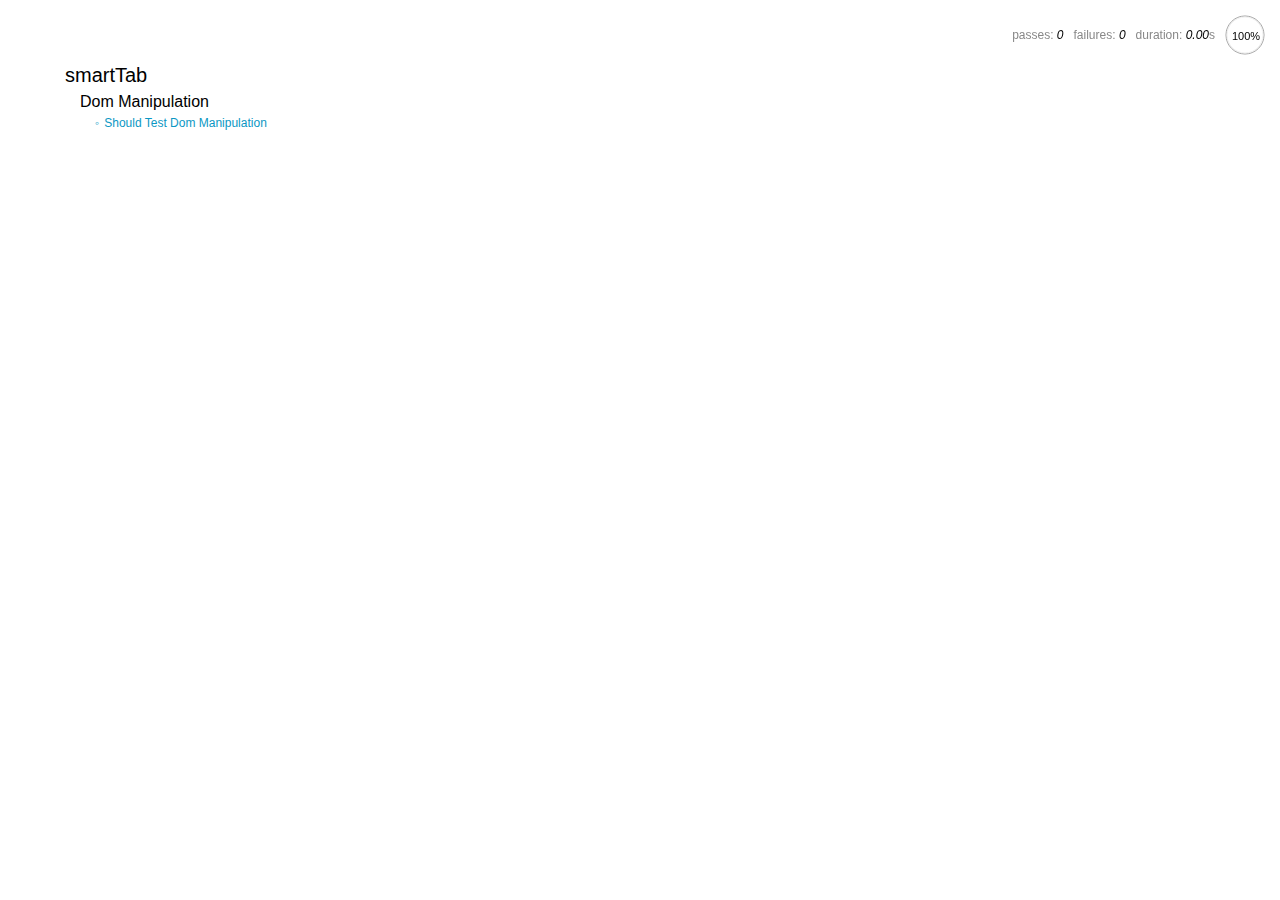
==== test/client/runner.html @ 03fe7872 "Initial Commit" ====
<html>
    <head>
        <title>smartTabs Unit Testing</title>
        <meta http-equiv="Content-Type" content="text/html; charset=UTF-8">
        <link rel="stylesheet" href="vendors/mocha/mocha.css" />   
    </head>


    <body>
        <div id="mocha"></div>


        <script type="text/javascript" src="vendors/mocha/mocha.js"></script>
        <script type="text/javascript" src="vendors/chai/chai.js"></script>
        <script type="text/javascript">
            mocha.setup('bdd');
            chai.should();
        </script>
        <script type="text/javascript" src="../../client/vendors/jquery/jquery-1.10.2.js"></script>
        <script type="text/javascript" src="../../client/js/jquery.smartTabs.js"></script>
        <script type="text/javascript" src="js/spec-smartTabs.js"></script>
        <script type="text/javascript">
            mocha.run();
        </script>



    </body>
</html>
---- test/client/vendors/mocha/mocha.css ----
@charset "utf-8";

body {
  margin:0;
}

#mocha {
  font: 20px/1.5 "Helvetica Neue", Helvetica, Arial, sans-serif;
  margin: 60px 50px;
}

#mocha ul, #mocha li {
  margin: 0;
  padding: 0;
}

#mocha ul {
  list-style: none;
}

#mocha h1, #mocha h2 {
  margin: 0;
}

#mocha h1 {
  margin-top: 15px;
  font-size: 1em;
  font-weight: 200;
}

#mocha h1 a {
  text-decoration: none;
  color: inherit;
}

#mocha h1 a:hover {
  text-decoration: underline;
}

#mocha .suite .suite h1 {
  margin-top: 0;
  font-size: .8em;
}

#mocha .hidden {
  display: none;
}

#mocha h2 {
  font-size: 12px;
  font-weight: normal;
  cursor: pointer;
}

#mocha .suite {
  margin-left: 15px;
}

#mocha .test {
  margin-left: 15px;
  overflow: hidden;
}

#mocha .test.pending:hover h2::after {
  content: '(pending)';
  font-family: arial, sans-serif;
}

#mocha .test.pass.medium .duration {
  background: #C09853;
}

#mocha .test.pass.slow .duration {
  background: #B94A48;
}

#mocha .test.pass::before {
  content: '✓';
  font-size: 12px;
  display: block;
  float: left;
  margin-right: 5px;
  color: #00d6b2;
}

#mocha .test.pass .duration {
  font-size: 9px;
  margin-left: 5px;
  padding: 2px 5px;
  color: white;
  -webkit-box-shadow: inset 0 1px 1px rgba(0,0,0,.2);
  -moz-box-shadow: inset 0 1px 1px rgba(0,0,0,.2);
  box-shadow: inset 0 1px 1px rgba(0,0,0,.2);
  -webkit-border-radius: 5px;
  -moz-border-radius: 5px;
  -ms-border-radius: 5px;
  -o-border-radius: 5px;
  border-radius: 5px;
}

#mocha .test.pass.fast .duration {
  display: none;
}

#mocha .test.pending {
  color: #0b97c4;
}

#mocha .test.pending::before {
  content: '◦';
  color: #0b97c4;
}

#mocha .test.fail {
  color: #c00;
}

#mocha .test.fail pre {
  color: black;
}

#mocha .test.fail::before {
  content: '✖';
  font-size: 12px;
  display: block;
  float: left;
  margin-right: 5px;
  color: #c00;
}

#mocha .test pre.error {
  color: #c00;
  max-height: 300px;
  overflow: auto;
}

#mocha .test pre {
  display: block;
  float: left;
  clear: left;
  font: 12px/1.5 monaco, monospace;
  margin: 5px;
  padding: 15px;
  border: 1px solid #eee;
  border-bottom-color: #ddd;
  -webkit-border-radius: 3px;
  -webkit-box-shadow: 0 1px 3px #eee;
  -moz-border-radius: 3px;
  -moz-box-shadow: 0 1px 3px #eee;
  border-radius: 3px;
}

#mocha .test h2 {
  position: relative;
}

#mocha .test a.replay {
  position: absolute;
  top: 3px;
  right: 0;
  text-decoration: none;
  vertical-align: middle;
  display: block;
  width: 15px;
  height: 15px;
  line-height: 15px;
  text-align: center;
  background: #eee;
  font-size: 15px;
  -moz-border-radius: 15px;
  border-radius: 15px;
  -webkit-transition: opacity 200ms;
  -moz-transition: opacity 200ms;
  transition: opacity 200ms;
  opacity: 0.3;
  color: #888;
}

#mocha .test:hover a.replay {
  opacity: 1;
}

#mocha-report.pass .test.fail {
  display: none;
}

#mocha-report.fail .test.pass {
  display: none;
}

#mocha-report.pending .test.pass,
#mocha-report.pending .test.fail {
  display: none;
}
#mocha-report.pending .test.pass.pending {
  display: block;
}

#mocha-error {
  color: #c00;
  font-size: 1.5em;
  font-weight: 100;
  letter-spacing: 1px;
}

#mocha-stats {
  position: fixed;
  top: 15px;
  right: 10px;
  font-size: 12px;
  margin: 0;
  color: #888;
  z-index: 1;
}

#mocha-stats .progress {
  float: right;
  padding-top: 0;
}

#mocha-stats em {
  color: black;
}

#mocha-stats a {
  text-decoration: none;
  color: inherit;
}

#mocha-stats a:hover {
  border-bottom: 1px solid #eee;
}

#mocha-stats li {
  display: inline-block;
  margin: 0 5px;
  list-style: none;
  padding-top: 11px;
}

#mocha-stats canvas {
  width: 40px;
  height: 40px;
}

#mocha code .comment { color: #ddd }
#mocha code .init { color: #2F6FAD }
#mocha code .string { color: #5890AD }
#mocha code .keyword { color: #8A6343 }
#mocha code .number { color: #2F6FAD }

@media screen and (max-device-width: 480px) {
  #mocha  {
    margin: 60px 0px;
  }

  #mocha #stats {
    position: absolute;
  }
}
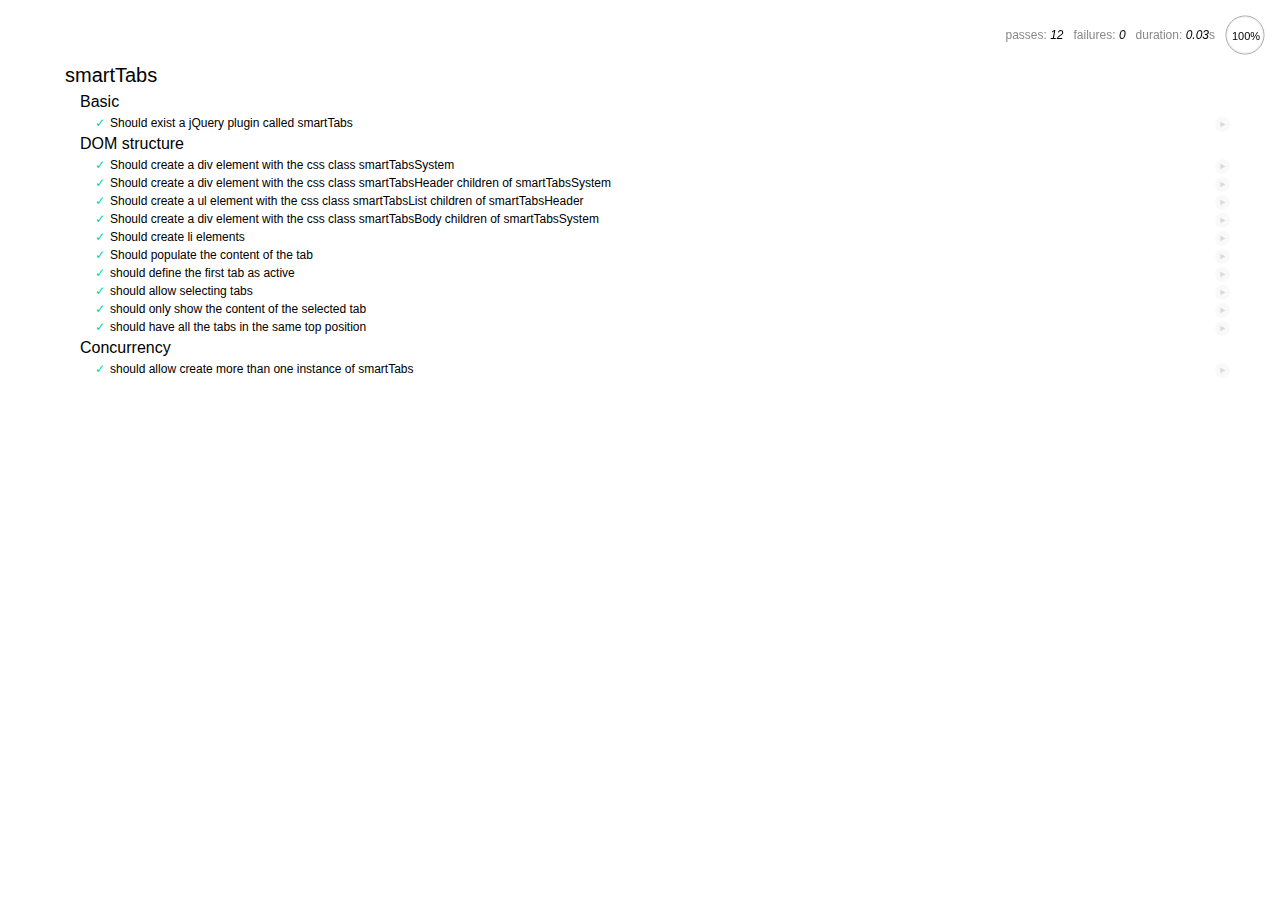
==== commit 97c6aa54: "Force all the tabs title to be in the same line, even the hidden ones" ====
--- a/test/client/runner.html
+++ b/test/client/runner.html
@@ -2,7 +2,8 @@
     <head>
         <title>smartTabs Unit Testing</title>
         <meta http-equiv="Content-Type" content="text/html; charset=UTF-8">
-        <link rel="stylesheet" href="vendors/mocha/mocha.css" />   
+        <link rel="stylesheet" href="vendors/mocha/mocha.css" />
+        <link rel="stylesheet" type="text/css" href="../../client/style/jquery.smartTabs.css">   
     </head>
 
 
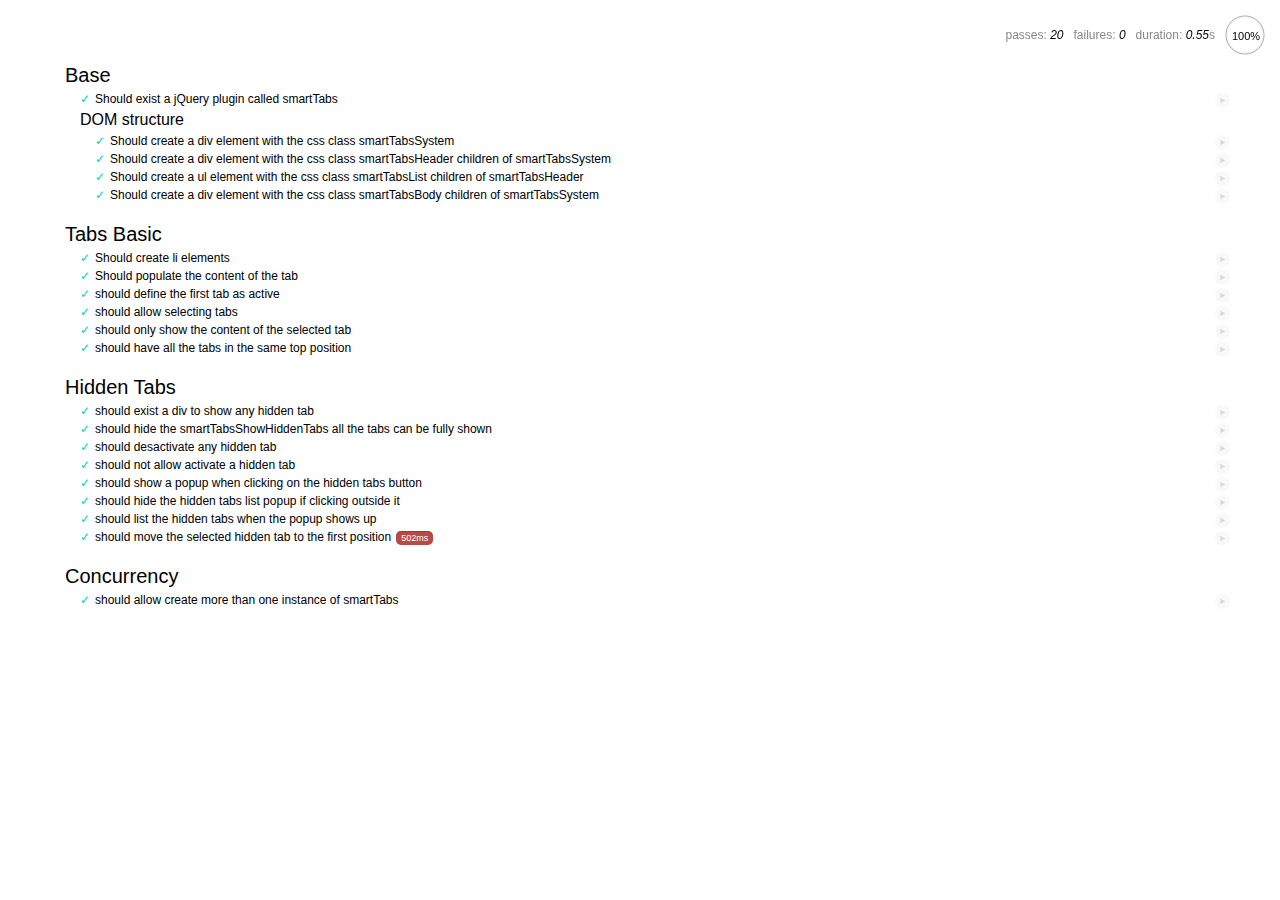
==== commit 777da850: "Spreading the specs in several files to ease the reading avoiding a single long file" ====
--- a/test/client/runner.html
+++ b/test/client/runner.html
@@ -19,7 +19,13 @@
         </script>
         <script type="text/javascript" src="../../client/vendors/jquery/jquery-1.10.2.js"></script>
         <script type="text/javascript" src="../../client/js/jquery.smartTabs.js"></script>
+
         <script type="text/javascript" src="js/spec-smartTabs.js"></script>
+        <script type="text/javascript" src="js/spec-base.js"></script>
+        <script type="text/javascript" src="js/spec-tabs-basic.js"></script>
+        <script type="text/javascript" src="js/spec-hidden-tabs.js"></script>
+        <script type="text/javascript" src="js/spec-concurrency.js"></script>
+
         <script type="text/javascript">
             mocha.run();
         </script>
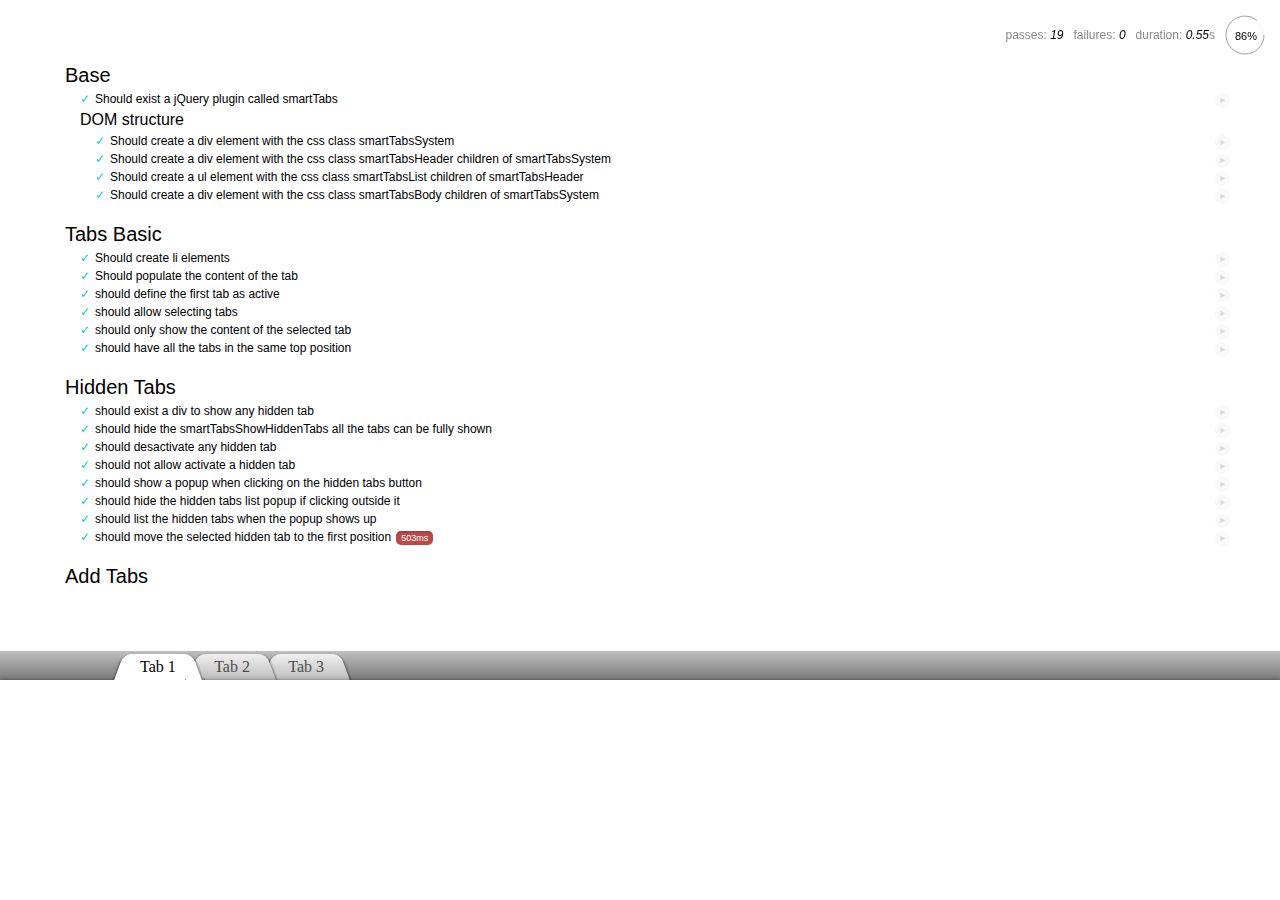
==== commit b5428820: "Now it is possible adding a new tab: $('#myTab').smartTabs('addTab', { title: 'New', templateId: 'te" ====
--- a/test/client/runner.html
+++ b/test/client/runner.html
@@ -24,6 +24,7 @@
         <script type="text/javascript" src="js/spec-base.js"></script>
         <script type="text/javascript" src="js/spec-tabs-basic.js"></script>
         <script type="text/javascript" src="js/spec-hidden-tabs.js"></script>
+        <script type="text/javascript" src="js/spec-add-tabs.js"></script>
         <script type="text/javascript" src="js/spec-concurrency.js"></script>
 
         <script type="text/javascript">
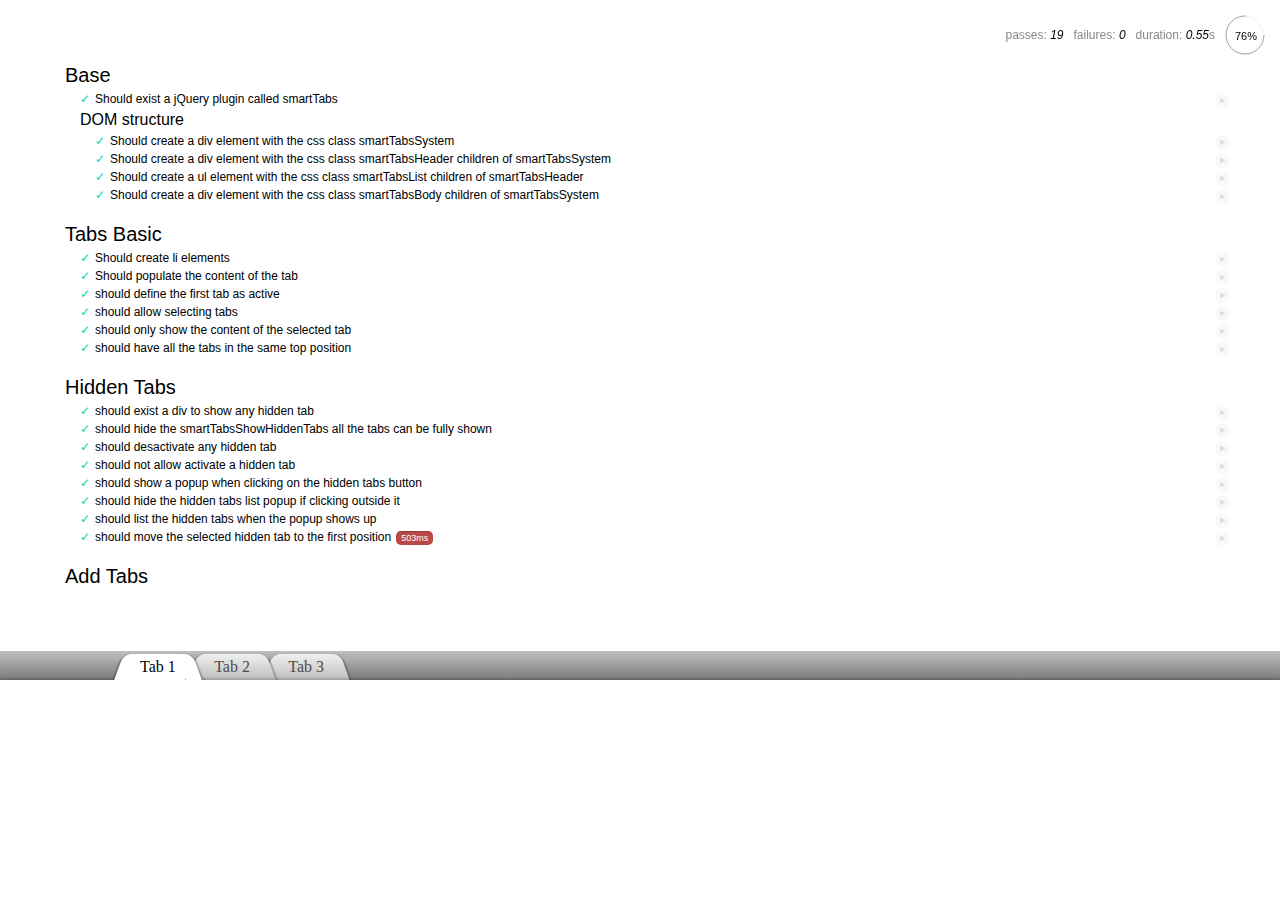
==== commit f1538dca: "Defined summary specs regarding the closing tab functionality" ====
--- a/test/client/runner.html
+++ b/test/client/runner.html
@@ -25,6 +25,7 @@
         <script type="text/javascript" src="js/spec-tabs-basic.js"></script>
         <script type="text/javascript" src="js/spec-hidden-tabs.js"></script>
         <script type="text/javascript" src="js/spec-add-tabs.js"></script>
+        <script type="text/javascript" src="js/spec-remove-tabs.js"></script>
         <script type="text/javascript" src="js/spec-concurrency.js"></script>
 
         <script type="text/javascript">
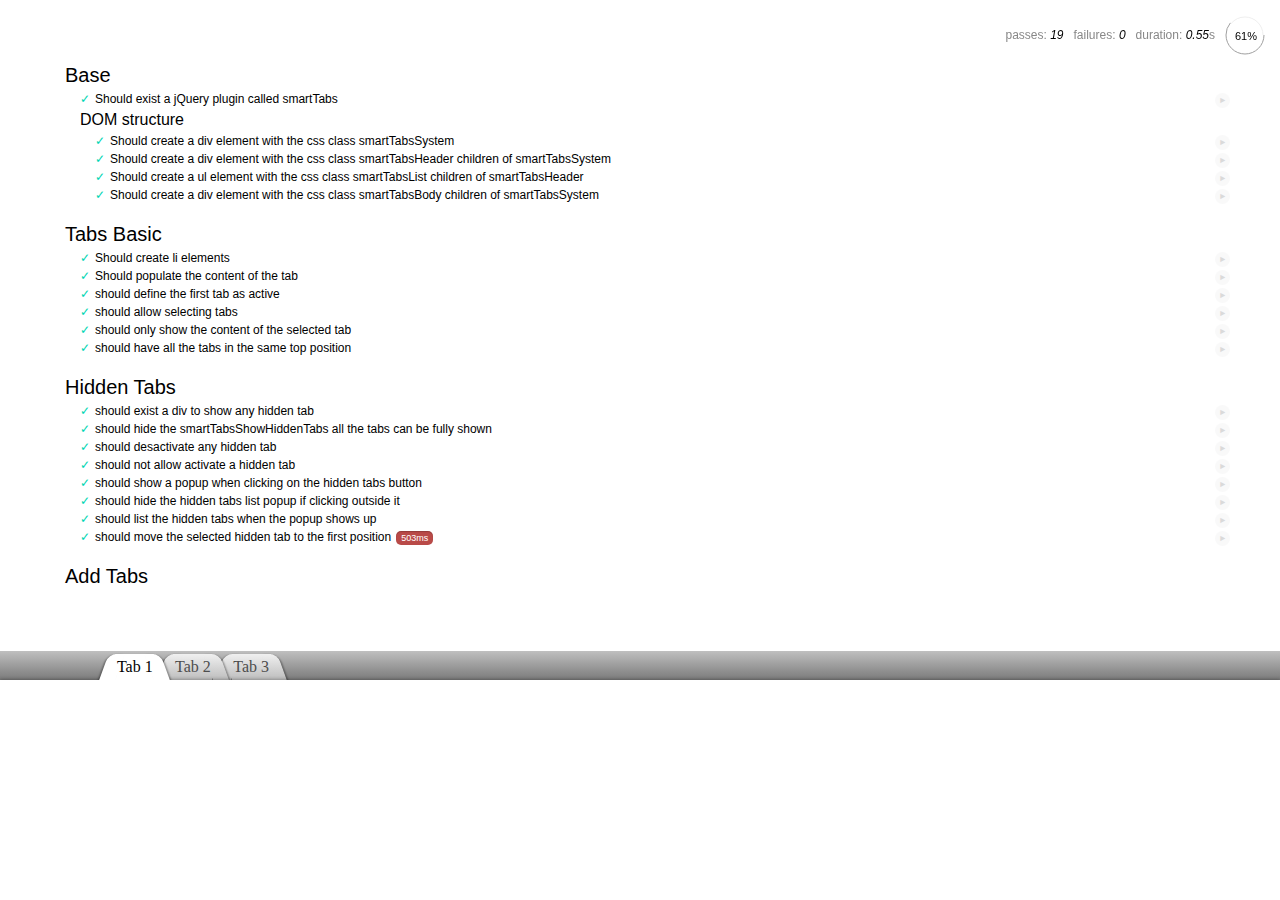
==== commit 98fe6fb6: "Added a property called templateUrl to specify the URL where the template will be loaded from by AJA" ====
--- a/test/client/runner.html
+++ b/test/client/runner.html
@@ -26,6 +26,7 @@
         <script type="text/javascript" src="js/spec-hidden-tabs.js"></script>
         <script type="text/javascript" src="js/spec-add-tabs.js"></script>
         <script type="text/javascript" src="js/spec-remove-tabs.js"></script>
+        <script type="text/javascript" src="js/spec-ajax-request.js"></script>        
         <script type="text/javascript" src="js/spec-concurrency.js"></script>
 
         <script type="text/javascript">
